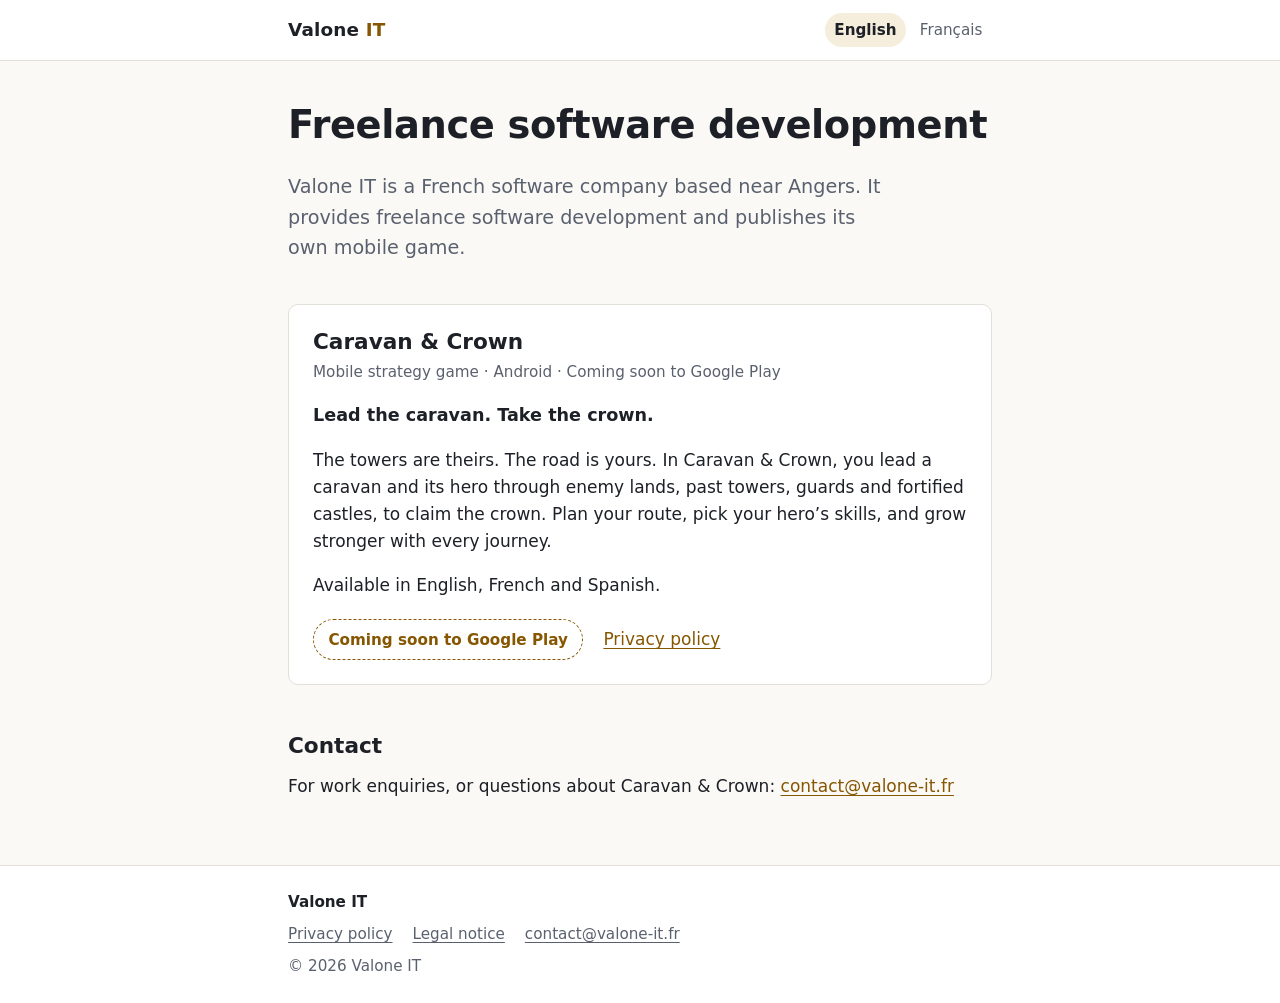
==== index.html @ 3c856fcf "Add Valone IT website: home, Caravan & Crown privacy policy, mentions légales Static HTML/CSS in Eng" ====
<!doctype html>
<html lang="en">
<head>
<meta charset="utf-8">
<meta name="viewport" content="width=device-width, initial-scale=1">
<title>Valone IT · Freelance software development</title>
<meta name="description" content="Valone IT is a French software company providing freelance software development, and the publisher of the Android game Caravan &amp; Crown.">
<meta name="color-scheme" content="light dark">
<link rel="canonical" href="https://valone-it.fr/">
<link rel="alternate" hreflang="en" href="https://valone-it.fr/">
<link rel="alternate" hreflang="fr" href="https://valone-it.fr/fr/">
<link rel="alternate" hreflang="x-default" href="https://valone-it.fr/">
<link rel="icon" href="/favicon.svg" type="image/svg+xml">
<link rel="stylesheet" href="/assets/style.css">
</head>
<body>
<a class="skip" href="#main">Skip to content</a>
<header class="site-header">
  <div class="wrap">
    <a class="brand" href="/">Valone <span>IT</span></a>
    <nav class="lang" aria-label="Language">
      <span aria-current="true">English</span>
      <a href="/fr/" hreflang="fr" lang="fr">Français</a>
    </nav>
  </div>
</header>

<main id="main" class="wrap">
  <h1>Freelance software development</h1>
  <p class="lead">Valone IT is a French software company based near Angers. It provides freelance software development and publishes its own mobile game.</p>

  <section class="card" aria-labelledby="game">
    <h2 id="game">Caravan &amp; Crown</h2>
    <p class="kicker">Mobile strategy game · Android · Coming soon to Google Play</p>
    <p class="tagline">Lead the caravan. Take the crown.</p>
    <p>The towers are theirs. The road is yours. In Caravan &amp; Crown, you lead a caravan and its hero through enemy lands, past towers, guards and fortified castles, to claim the crown. Plan your route, pick your hero’s skills, and grow stronger with every journey.</p>
    <p>Available in English, French and Spanish.</p>
    <div class="actions">
      <!-- PLAY STORE LINK: when the game is live, replace this span with
           <a class="badge" href="https://play.google.com/store/apps/details?id=com.valoneit.caravanandcrown">Get it on Google Play</a> -->
      <span class="badge">Coming soon to Google Play</span>
      <a href="/caravan-and-crown/privacy/">Privacy policy</a>
    </div>
  </section>

  <h2 id="contact">Contact</h2>
  <p>For work enquiries, or questions about Caravan &amp; Crown: <a href="mailto:contact@valone-it.fr">contact@valone-it.fr</a></p>
</main>

<footer class="site-footer">
  <div class="wrap">
    <p class="footer-brand">Valone IT</p>
    <ul class="footer-links">
      <li><a href="/caravan-and-crown/privacy/">Privacy policy</a></li>
      <li><a href="/legal-notice/">Legal notice</a></li>
      <li><a href="mailto:contact@valone-it.fr">contact@valone-it.fr</a></li>
    </ul>
    <p>© 2026 Valone IT</p>
  </div>
</footer>
</body>
</html>
---- assets/style.css ----
/* Valone IT — single stylesheet. No external fonts, no CDN. */

:root {
  color-scheme: light dark;
  --bg: #faf9f6;
  --surface: #ffffff;
  --text: #1d2026;
  --muted: #5a616e;
  --border: #e3e0d8;
  --accent: #865600;
  --accent-soft: #f6eedd;
  --focus: #1f5fbf;
  --radius: 10px;
  --font: system-ui, -apple-system, "Segoe UI", Roboto, "Helvetica Neue", Arial, sans-serif;
}

@media (prefers-color-scheme: dark) {
  :root {
    --bg: #131519;
    --surface: #1b1e23;
    --text: #e8e6e1;
    --muted: #a5abb6;
    --border: #2e323a;
    --accent: #e3b45a;
    --accent-soft: #2a2418;
    --focus: #8ab4ff;
  }
}

*, *::before, *::after { box-sizing: border-box; }

html { -webkit-text-size-adjust: 100%; text-size-adjust: 100%; }

body {
  margin: 0;
  background: var(--bg);
  color: var(--text);
  font-family: var(--font);
  font-size: 1.0625rem;
  line-height: 1.6;
  display: flex;
  flex-direction: column;
  min-height: 100vh;
}

main { flex: 1; padding-block: 2.5rem 3rem; }

.wrap {
  width: 100%;
  max-width: 46rem;
  margin-inline: auto;
  padding-inline: 1rem;
}

a { color: var(--accent); text-underline-offset: 0.18em; }
a:hover { text-decoration-thickness: 2px; }
a:focus-visible { outline: 2px solid var(--focus); outline-offset: 2px; border-radius: 2px; }

h1, h2, h3 { line-height: 1.25; margin: 0 0 0.6em; }
h1 { font-size: clamp(1.75rem, 1.3rem + 2vw, 2.4rem); letter-spacing: -0.01em; }
h2 { font-size: 1.35rem; margin-top: 2.2em; }
h3 { font-size: 1.1rem; margin-top: 1.6em; }
p, ul, ol, dl { margin: 0 0 1em; }
ul, ol { padding-left: 1.3em; }
li + li { margin-top: 0.3em; }
code { font-size: 0.92em; overflow-wrap: anywhere; }

/* Skip link */
.skip {
  position: absolute;
  left: -999px;
  top: 0.5rem;
  background: var(--surface);
  padding: 0.4rem 0.8rem;
  border: 1px solid var(--border);
  border-radius: var(--radius);
}
.skip:focus { left: 0.5rem; z-index: 10; }

/* Header */
.site-header { border-bottom: 1px solid var(--border); background: var(--surface); }
.site-header .wrap {
  display: flex;
  align-items: center;
  justify-content: space-between;
  gap: 1rem;
  min-height: 3.75rem;
}
.brand {
  font-weight: 700;
  font-size: 1.15rem;
  letter-spacing: 0.01em;
  color: var(--text);
  text-decoration: none;
}
.brand span { color: var(--accent); }

.lang { display: flex; gap: 0.25rem; font-size: 0.95rem; }
.lang a, .lang [aria-current] {
  padding: 0.3rem 0.6rem;
  border-radius: 999px;
  text-decoration: none;
}
.lang [aria-current] { background: var(--accent-soft); color: var(--text); font-weight: 600; }
.lang a { color: var(--muted); }
.lang a:hover { color: var(--text); }

/* Home */
.lead { font-size: 1.2rem; color: var(--muted); max-width: 38rem; }

.card {
  background: var(--surface);
  border: 1px solid var(--border);
  border-radius: var(--radius);
  padding: 1.5rem;
  margin-top: 2.5rem;
}
.card h2 { margin-top: 0; margin-bottom: 0.2em; }
.card .kicker { color: var(--muted); font-size: 0.95rem; margin-bottom: 1rem; }
.tagline { font-weight: 600; font-size: 1.1rem; }

.actions { display: flex; flex-wrap: wrap; gap: 0.75rem 1.25rem; align-items: center; margin: 1.25rem 0 0; }
.badge {
  display: inline-block;
  padding: 0.45rem 0.9rem;
  border-radius: 999px;
  border: 1px dashed var(--accent);
  color: var(--accent);
  font-weight: 600;
  font-size: 0.95rem;
}
a.badge { border-style: solid; text-decoration: none; }

/* Policy pages */
.meta { color: var(--muted); font-size: 0.95rem; }

.summary {
  background: var(--accent-soft);
  border-radius: var(--radius);
  padding: 1rem 1.25rem;
  margin: 1.5rem 0;
}
.summary h2 { margin-top: 0; font-size: 1.1rem; }
.summary ul { margin-bottom: 0; }

.toc {
  border: 1px solid var(--border);
  border-radius: var(--radius);
  padding: 1rem 1.25rem;
  background: var(--surface);
}
.toc h2 { margin-top: 0; font-size: 1rem; }
.toc ol { margin-bottom: 0; }

section[id], h2[id], h3[id] { scroll-margin-top: 1rem; }

/* Legal notice */
.facts {
  display: grid;
  grid-template-columns: 1fr;
  gap: 0.15rem 1.5rem;
  background: var(--surface);
  border: 1px solid var(--border);
  border-radius: var(--radius);
  padding: 1rem 1.25rem;
}
.facts dt { color: var(--muted); font-size: 0.95rem; }
.facts dd { margin: 0 0 0.6rem; overflow-wrap: anywhere; }
@media (min-width: 40rem) {
  .facts { grid-template-columns: 13rem 1fr; }
  .facts dd { margin-bottom: 0.35rem; }
}

address { font-style: normal; }

/* Footer */
.site-footer {
  border-top: 1px solid var(--border);
  background: var(--surface);
  color: var(--muted);
  font-size: 0.95rem;
  padding-block: 1.5rem;
}
.site-footer p { margin: 0; }
.footer-brand { color: var(--text); font-weight: 700; }
.footer-links {
  list-style: none;
  padding: 0;
  margin: 0.5rem 0;
  display: flex;
  flex-wrap: wrap;
  gap: 0.35rem 1.25rem;
}
.footer-links li + li { margin-top: 0; }
.site-footer a { color: var(--muted); }
.site-footer a:hover { color: var(--text); }
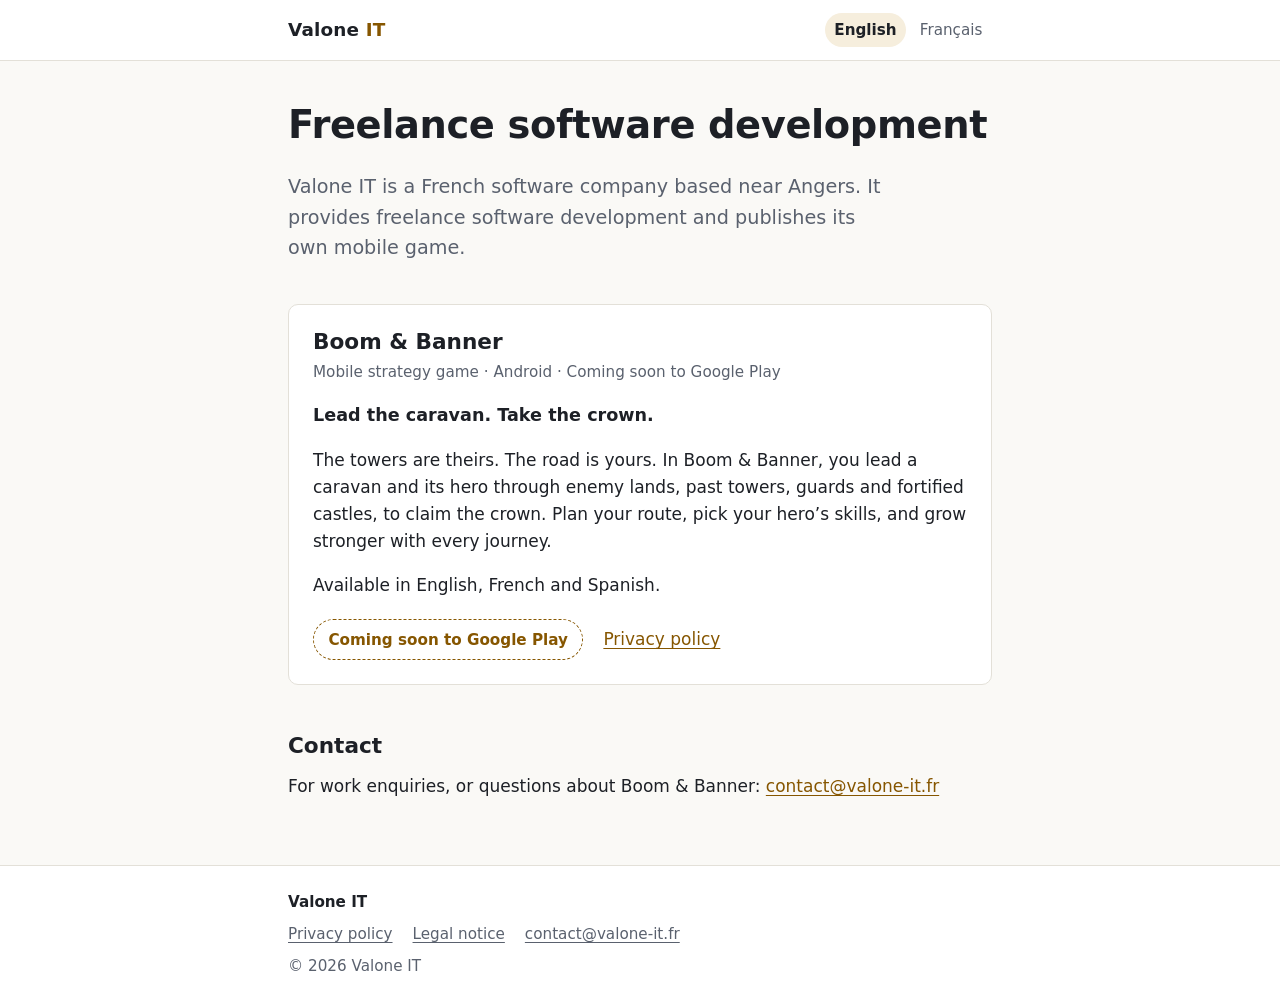
==== commit d4c11db9: "Rename the game to Boom & Banner (com.valoneit.boomandbanner) Move the privacy policy to /boom-and-b" ====
--- a/index.html
+++ b/index.html
@@ -4,7 +4,7 @@
 <meta charset="utf-8">
 <meta name="viewport" content="width=device-width, initial-scale=1">
 <title>Valone IT · Freelance software development</title>
-<meta name="description" content="Valone IT is a French software company providing freelance software development, and the publisher of the Android game Caravan &amp; Crown.">
+<meta name="description" content="Valone IT is a French software company providing freelance software development, and the publisher of the Android game Boom &amp; Banner.">
 <meta name="color-scheme" content="light dark">
 <link rel="canonical" href="https://valone-it.fr/">
 <link rel="alternate" hreflang="en" href="https://valone-it.fr/">
@@ -30,28 +30,28 @@
   <p class="lead">Valone IT is a French software company based near Angers. It provides freelance software development and publishes its own mobile game.</p>
 
   <section class="card" aria-labelledby="game">
-    <h2 id="game">Caravan &amp; Crown</h2>
+    <h2 id="game">Boom &amp; Banner</h2>
     <p class="kicker">Mobile strategy game · Android · Coming soon to Google Play</p>
     <p class="tagline">Lead the caravan. Take the crown.</p>
-    <p>The towers are theirs. The road is yours. In Caravan &amp; Crown, you lead a caravan and its hero through enemy lands, past towers, guards and fortified castles, to claim the crown. Plan your route, pick your hero’s skills, and grow stronger with every journey.</p>
+    <p>The towers are theirs. The road is yours. In Boom &amp; Banner, you lead a caravan and its hero through enemy lands, past towers, guards and fortified castles, to claim the crown. Plan your route, pick your hero’s skills, and grow stronger with every journey.</p>
     <p>Available in English, French and Spanish.</p>
     <div class="actions">
       <!-- PLAY STORE LINK: when the game is live, replace this span with
-           <a class="badge" href="https://play.google.com/store/apps/details?id=com.valoneit.caravanandcrown">Get it on Google Play</a> -->
+           <a class="badge" href="https://play.google.com/store/apps/details?id=com.valoneit.boomandbanner">Get it on Google Play</a> -->
       <span class="badge">Coming soon to Google Play</span>
-      <a href="/caravan-and-crown/privacy/">Privacy policy</a>
+      <a href="/boom-and-banner/privacy/">Privacy policy</a>
     </div>
   </section>
 
   <h2 id="contact">Contact</h2>
-  <p>For work enquiries, or questions about Caravan &amp; Crown: <a href="mailto:contact@valone-it.fr">contact@valone-it.fr</a></p>
+  <p>For work enquiries, or questions about Boom &amp; Banner: <a href="mailto:contact@valone-it.fr">contact@valone-it.fr</a></p>
 </main>
 
 <footer class="site-footer">
   <div class="wrap">
     <p class="footer-brand">Valone IT</p>
     <ul class="footer-links">
-      <li><a href="/caravan-and-crown/privacy/">Privacy policy</a></li>
+      <li><a href="/boom-and-banner/privacy/">Privacy policy</a></li>
       <li><a href="/legal-notice/">Legal notice</a></li>
       <li><a href="mailto:contact@valone-it.fr">contact@valone-it.fr</a></li>
     </ul>
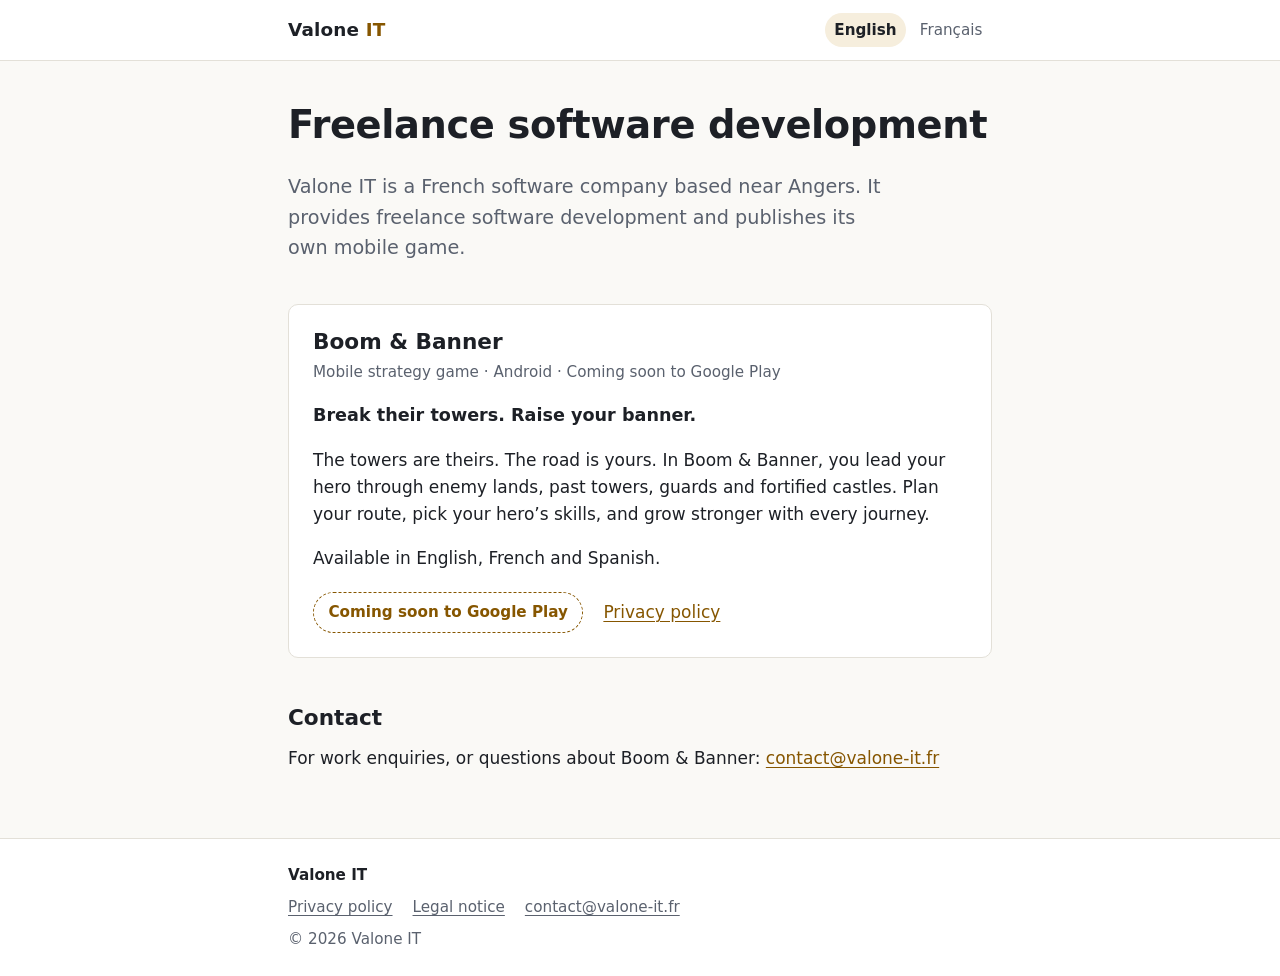
==== commit 91a09317: "Home page: new Boom & Banner tagline and description Co-Authored-By: Claude Opus 5.5 <noreply@anthro" ====
--- a/index.html
+++ b/index.html
@@ -32,8 +32,8 @@
   <section class="card" aria-labelledby="game">
     <h2 id="game">Boom &amp; Banner</h2>
     <p class="kicker">Mobile strategy game · Android · Coming soon to Google Play</p>
-    <p class="tagline">Lead the caravan. Take the crown.</p>
-    <p>The towers are theirs. The road is yours. In Boom &amp; Banner, you lead a caravan and its hero through enemy lands, past towers, guards and fortified castles, to claim the crown. Plan your route, pick your hero’s skills, and grow stronger with every journey.</p>
+    <p class="tagline">Break their towers. Raise your banner.</p>
+    <p>The towers are theirs. The road is yours. In Boom &amp; Banner, you lead your hero through enemy lands, past towers, guards and fortified castles. Plan your route, pick your hero’s skills, and grow stronger with every journey.</p>
     <p>Available in English, French and Spanish.</p>
     <div class="actions">
       <!-- PLAY STORE LINK: when the game is live, replace this span with
